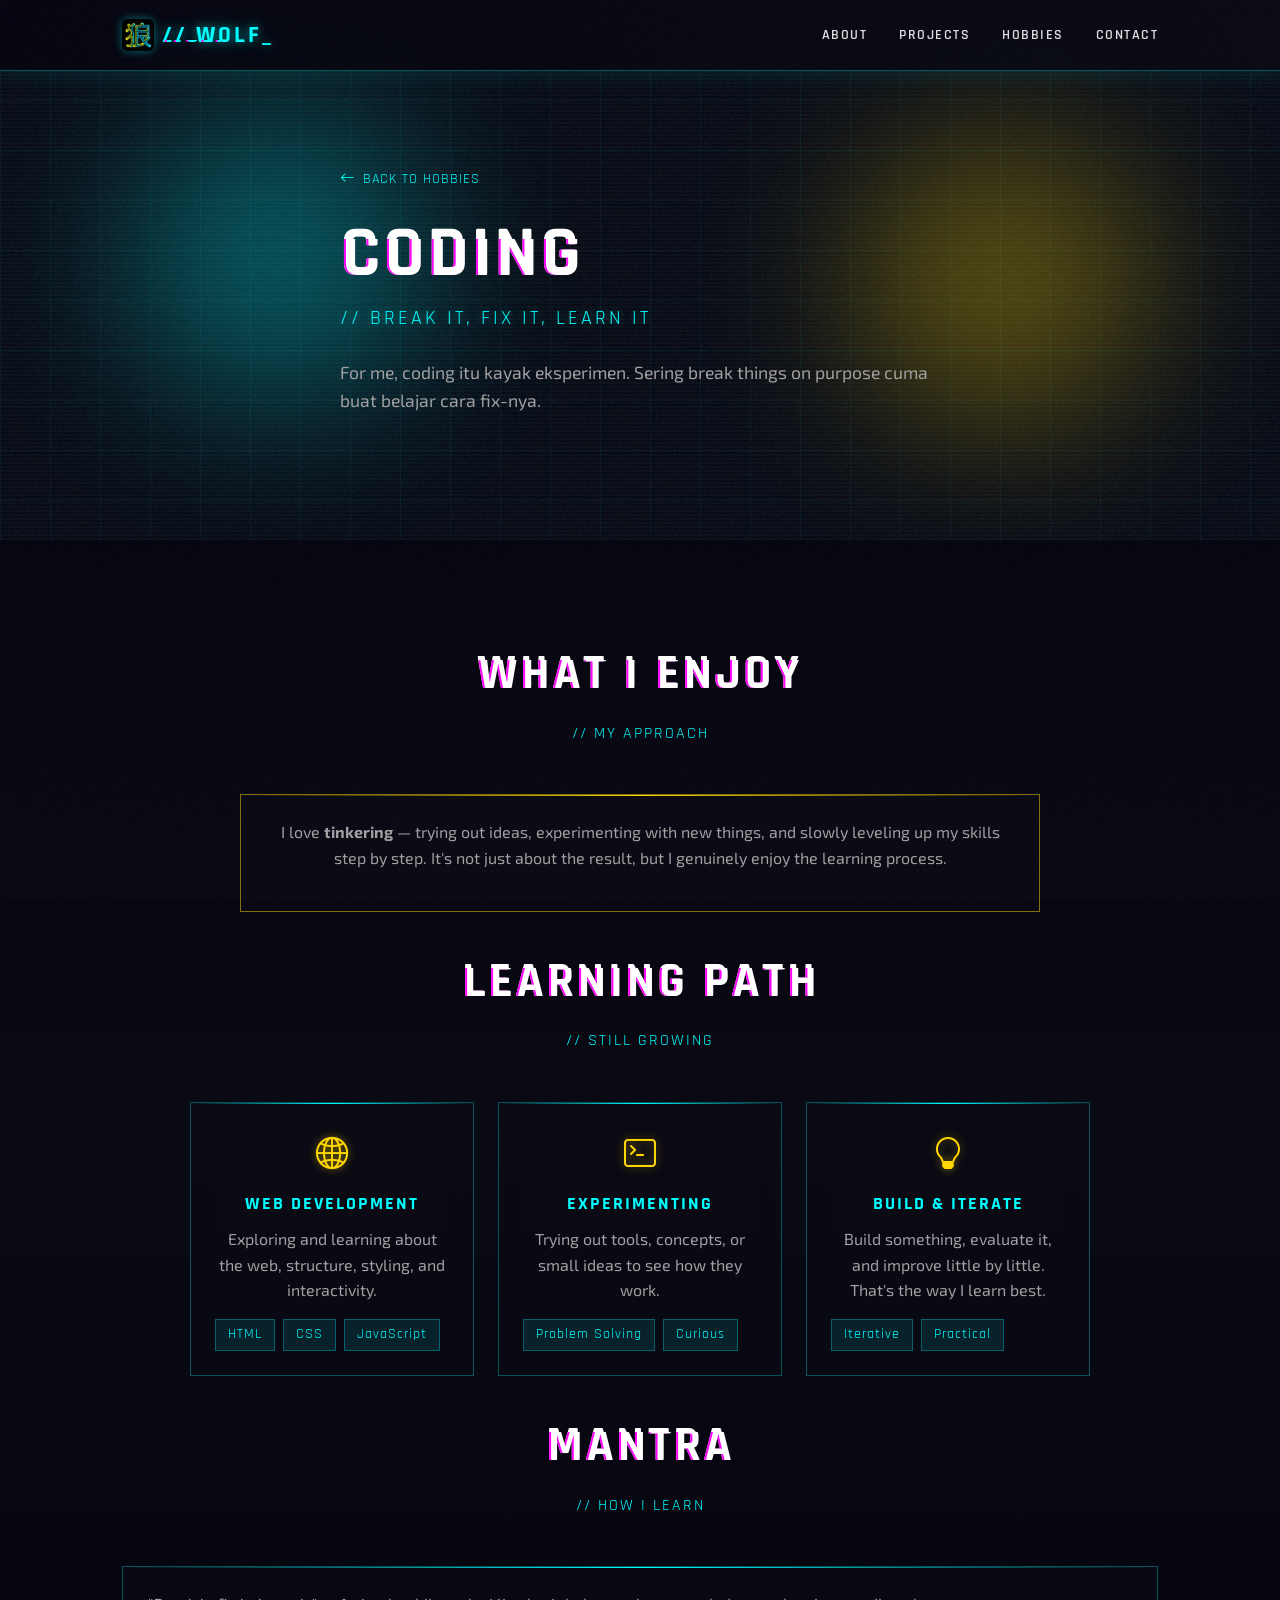
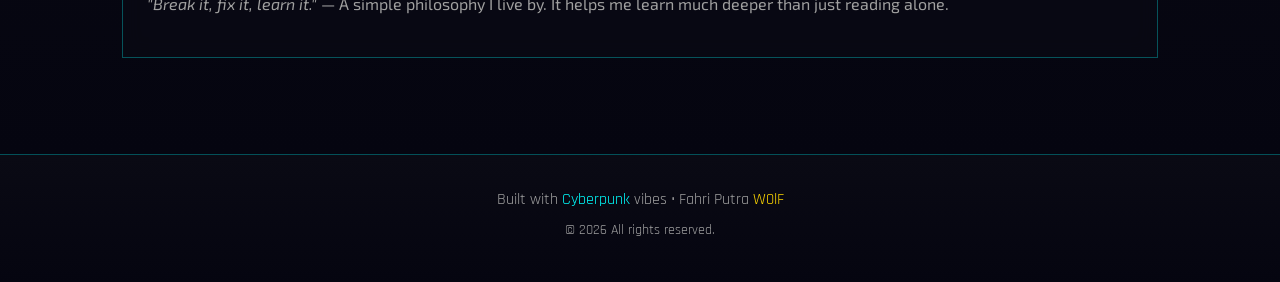
==== coding.html @ 2b429d49 "Initial commit: Dark Cyberpunk Portfolio - Serigala Hitam" ====
<!DOCTYPE html>
<html lang="id">
<head>
  <meta charset="UTF-8" />
  <meta name="viewport" content="width=device-width, initial-scale=1.0" />
  <title>Coding & Tinkering | Serigala Hitam - W0lF</title>
  <link rel="icon" type="image/png" href="assets/logo.png">
  <link rel="apple-touch-icon" href="assets/logo.png">
  <link rel="preconnect" href="https://fonts.googleapis.com">
  <link rel="preconnect" href="https://fonts.gstatic.com" crossorigin>
  <link href="https://fonts.googleapis.com/css2?family=Exo+2:wght@400;500;600;700&family=Rajdhani:wght@400;500;600;700&display=swap" rel="stylesheet">
  <link rel="stylesheet" href="https://cdn.jsdelivr.net/npm/bootstrap-icons@1.11.3/font/bootstrap-icons.min.css">
  <link rel="stylesheet" href="style.css" />
</head>
<body>
  <header class="nav">
    <div class="container nav-inner">
      <a href="index.html#home" class="logo" style="display:flex;align-items:center;gap:0.5rem;">
        <img src="assets/logo.png" alt="Serigala Hitam Logo" style="height:32px;width:auto;border-radius:6px;box-shadow:0 0 10px rgba(0,255,255,0.4);">
        <span class="glitch" data-text="W0LF">// W0LF_</span>
      </a>
      <nav class="nav-links">
        <a href="index.html#about">About</a>
        <a href="index.html#projects">Projects</a>
        <a href="index.html#hobbies">Hobbies</a>
        <a href="index.html#contact">Contact</a>
      </nav>
      <button class="nav-toggle" aria-label="Toggle menu">
        <span></span><span></span><span></span>
      </button>
    </div>
  </header>

  <main>
    <section class="hero hobby-hero">
      <div class="hero-bg">
        <div class="grid"></div>
        <div class="scanlines"></div>
        <div class="noise"></div>
        <div class="glow-orbs">
          <span class="orb cyan"></span>
          <span class="orb yellow"></span>
        </div>
      </div>
      <div class="container hero-content">
        <div class="breadcrumb">
          <a href="index.html#hobbies"><i class="bi bi-arrow-left"></i> Back to Hobbies</a>
        </div>
        <h1 class="hero-title glitch" data-text="CODING">CODING</h1>
        <p class="hero-subtitle">// Break it, fix it, learn it</p>
        <p class="hero-text">
          For me, coding itu kayak eksperimen. Sering break things on purpose cuma buat belajar cara fix-nya.
        </p>
      </div>
    </section>

    <section class="section">
      <div class="container">
        <header class="section-header">
          <h2 class="section-title glitch" data-text="WHAT I ENJOY">WHAT I ENJOY</h2>
          <p class="section-subtitle">// My approach</p>
        </header>
        <div class="hobby-detail-grid">
          <div class="hobby-detail-card panel highlight">
            <p>
              I love <strong>tinkering</strong> — trying out ideas, experimenting with new things, and slowly leveling up my skills step by step.
              It's not just about the result, but I genuinely enjoy the learning process.
            </p>
          </div>
        </div>

        <header class="section-header mt-4">
          <h2 class="section-title glitch" data-text="LEARNING PATH">LEARNING PATH</h2>
          <p class="section-subtitle">// Still growing</p>
        </header>
        <div class="hobbies-grid">
          <div class="hobby-card panel">
            <i class="bi bi-globe2"></i>
            <h3>Web Development</h3>
            <p>Exploring and learning about the web, structure, styling, and interactivity.</p>
            <ul class="badges">
              <li>HTML</li>
              <li>CSS</li>
              <li>JavaScript</li>
            </ul>
          </div>
          <div class="hobby-card panel">
            <i class="bi bi-terminal"></i>
            <h3>Experimenting</h3>
            <p>Trying out tools, concepts, or small ideas to see how they work.</p>
            <ul class="badges">
              <li>Problem Solving</li>
              <li>Curious</li>
            </ul>
          </div>
          <div class="hobby-card panel">
            <i class="bi bi-lightbulb"></i>
            <h3>Build & Iterate</h3>
            <p>Build something, evaluate it, and improve little by little. That's the way I learn best.</p>
            <ul class="badges">
              <li>Iterative</li>
              <li>Practical</li>
            </ul>
          </div>
        </div>

        <header class="section-header mt-4">
          <h2 class="section-title glitch" data-text="MANTRA">MANTRA</h2>
          <p class="section-subtitle">// How I learn</p>
        </header>
        <div class="about-card panel">
          <p>
            <em>"Break it, fix it, learn it."</em> — A simple philosophy I live by. It helps me learn much deeper than just reading alone.
          </p>
        </div>
      </div>
    </section>
  </main>

  <footer class="footer">
    <div class="container footer-inner">
      <p>Built with <span class="cyber">Cyberpunk</span> vibes • Fahri Putra <span class="wolf">W0lF</span></p>
      <p class="small">© <span id="year"></span> All rights reserved.</p>
    </div>
  </footer>

  <script src="script.js"></script>
</body>
</html>
---- style.css ----
/* Dark Cyberpunk Theme - Inspired by Cyberpunk 2077 */
:root {
  --bg-primary: #050510;
  --bg-secondary: #0a0a14;
  --bg-panel: rgba(10, 10, 20, 0.7);
  --border-color: rgba(0, 255, 255, 0.3);
  --border-cyan: #00ffff;
  --border-yellow: #ffd700;
  --neon-cyan: #00ffff;
  --neon-yellow: #ffd700;
  --neon-magenta: #ff00ff;
  --text-primary: #e0e0e0;
  --text-secondary: #a0a0a0;
  --text-bright: #ffffff;
  --accent-glow: 0 0 10px rgba(0, 255, 255, 0.5), 0 0 20px rgba(0, 255, 255, 0.3);
}

* {
  margin: 0;
  padding: 0;
  box-sizing: border-box;
}

html {
  scroll-behavior: smooth;
  scroll-padding-top: 80px;
}

body {
  font-family: 'Exo 2', -apple-system, BlinkMacSystemFont, 'Segoe UI', Roboto, Oxygen, Ubuntu, Cantarell, 'Open Sans', 'Helvetica Neue', sans-serif;
  background: var(--bg-primary);
  color: var(--text-primary);
  line-height: 1.6;
  overflow-x: hidden;
  position: relative;
}

/* Noise overlay */
body::before {
  content: '';
  position: fixed;
  top: 0;
  left: 0;
  width: 100%;
  height: 100%;
  background-image: url("data:image/svg+xml,%3Csvg viewBox='0 0 400 400' xmlns='http://www.w3.org/2000/svg'%3E%3Cfilter id='noiseFilter'%3E%3CfeTurbulence type='fractalNoise' baseFrequency='0.9' numOctaves='4' stitchTiles='stitch'/%3E%3C/filter%3E%3Crect width='100%25' height='100%25' filter='url(%23noiseFilter)'/%3E%3C/svg%3E");
  opacity: 0.03;
  pointer-events: none;
  z-index: 1000;
}

.container {
  max-width: 1100px;
  margin: 0 auto;
  padding: 0 2rem;
}

/* Typography */
h1, h2, h3, h4, h5, h6 {
  font-family: 'Rajdhani', sans-serif;
  font-weight: 700;
  color: var(--text-bright);
  letter-spacing: 2px;
  text-transform: uppercase;
}

p {
  color: var(--text-secondary);
}

a {
  color: var(--neon-cyan);
  text-decoration: none;
  transition: all 0.3s ease;
}

a:hover {
  color: var(--neon-yellow);
  text-shadow: 0 0 8px rgba(255, 215, 0, 0.6);
}

ul {
  list-style: none;
}

/* Glitch effect */
.glitch {
  position: relative;
  display: inline-block;
}

.glitch::before,
.glitch::after {
  content: attr(data-text);
  position: absolute;
  top: 0;
  left: 0;
  width: 100%;
  height: 100%;
  background: transparent;
}

.glitch::before {
  left: 2px;
  text-shadow: -2px 0 var(--neon-magenta);
  clip: rect(24px, 550px, 90px, 0);
  animation: glitch-anim-2 3s infinite linear alternate-reverse;
}

.glitch::after {
  left: -2px;
  text-shadow: -2px 0 var(--neon-cyan);
  clip: rect(85px, 550px, 140px, 0);
  animation: glitch-anim 2.5s infinite linear alternate-reverse;
}

@keyframes glitch-anim {
  0% {
    clip: rect(42px, 9999px, 44px, 0);
  }
  5% {
    clip: rect(12px, 9999px, 59px, 0);
  }
  10% {
    clip: rect(48px, 9999px, 29px, 0);
  }
  15% {
    clip: rect(42px, 9999px, 73px, 0);
  }
  20% {
    clip: rect(63px, 9999px, 27px, 0);
  }
  25% {
    clip: rect(34px, 9999px, 55px, 0);
  }
  30% {
    clip: rect(86px, 9999px, 73px, 0);
  }
  35% {
    clip: rect(20px, 9999px, 20px, 0);
  }
  40% {
    clip: rect(26px, 9999px, 60px, 0);
  }
  45% {
    clip: rect(25px, 9999px, 66px, 0);
  }
  50% {
    clip: rect(57px, 9999px, 98px, 0);
  }
  55% {
    clip: rect(5px, 9999px, 46px, 0);
  }
  60% {
    clip: rect(82px, 9999px, 31px, 0);
  }
  65% {
    clip: rect(54px, 9999px, 27px, 0);
  }
  70% {
    clip: rect(28px, 9999px, 99px, 0);
  }
  75% {
    clip: rect(45px, 9999px, 69px, 0);
  }
  80% {
    clip: rect(23px, 9999px, 85px, 0);
  }
  85% {
    clip: rect(54px, 9999px, 1px, 0);
  }
  90% {
    clip: rect(10px, 9999px, 85px, 0);
  }
  95% {
    clip: rect(37px, 9999px, 21px, 0);
  }
  100% {
    clip: rect(69px, 9999px, 47px, 0);
  }
}

@keyframes glitch-anim-2 {
  0% {
    clip: rect(65px, 9999px, 100px, 0);
  }
  5% {
    clip: rect(52px, 9999px, 74px, 0);
  }
  10% {
    clip: rect(79px, 9999px, 85px, 0);
  }
  15% {
    clip: rect(75px, 9999px, 5px, 0);
  }
  20% {
    clip: rect(67px, 9999px, 61px, 0);
  }
  25% {
    clip: rect(14px, 9999px, 79px, 0);
  }
  30% {
    clip: rect(1px, 9999px, 66px, 0);
  }
  35% {
    clip: rect(86px, 999px, 5px, 0);
  }
  40% {
    clip: rect(40px, 9999px, 21px, 0);
  }
  45% {
    clip: rect(24px, 9999px, 26px, 0);
  }
  50% {
    clip: rect(22px, 9999px, 32px, 0);
  }
  55% {
    clip: rect(6px, 9999px, 67px, 0);
  }
  60% {
    clip: rect(64px, 9999px, 33px, 0);
  }
  65% {
    clip: rect(61px, 9999px, 64px, 0);
  }
  70% {
    clip: rect(75px, 9999px, 11px, 0);
  }
  75% {
    clip: rect(41px, 9999px, 28px, 0);
  }
  80% {
    clip: rect(39px, 9999px, 1px, 0);
  }
  85% {
    clip: rect(70px, 9999px, 15px, 0);
  }
  90% {
    clip: rect(56px, 9999px, 52px, 0);
  }
  95% {
    clip: rect(48px, 9999px, 21px, 0);
  }
  100% {
    clip: rect(78px, 9999px, 35px, 0);
  }
}

/* Navigation */
.nav {
  position: fixed;
  top: 0;
  left: 0;
  width: 100%;
  background: linear-gradient(90deg, rgba(5, 5, 16, 0.95) 0%, rgba(10, 10, 20, 0.95) 100%);
  border-bottom: 1px solid var(--border-color);
  backdrop-filter: blur(10px);
  -webkit-backdrop-filter: blur(10px);
  z-index: 100;
  box-shadow: 0 4px 20px rgba(0, 255, 255, 0.1);
}

.nav-inner {
  display: flex;
  align-items: center;
  justify-content: space-between;
  padding-top: 1rem;
  padding-bottom: 1rem;
  min-height: 70px;
}

.logo {
  font-family: 'Rajdhani', sans-serif;
  font-size: 1.5rem;
  font-weight: 700;
  color: var(--neon-cyan);
  letter-spacing: 3px;
  text-shadow: var(--accent-glow);
}

.nav-links {
  display: flex;
  gap: 2rem;
}

.nav-links a {
  font-family: 'Rajdhani', sans sans-serif;
  font-size: 0.9rem;
  font-weight: 600;
  letter-spacing: 1.5px;
  text-transform: uppercase;
  color: var(--text-primary);
  position: relative;
  padding: 0.25rem 0;
}

.nav-links a::after {
  content: '';
  position: absolute;
  bottom: 0;
  left: 0;
  width: 0;
  height: 2px;
  background: linear-gradient(90deg, var(--neon-cyan), var(--neon-yellow));
  transition: width 0.3s ease;
  box-shadow: 0 0 8px rgba(0, 255, 255, 0.5);
}

.nav-links a:hover {
  color: var(--text-bright);
}

.nav-links a:hover::after {
  width: 100%;
}

.nav-toggle {
  display: none;
  background: transparent;
  border: 1px solid var(--border-color);
  color: var(--neon-cyan);
  padding: 0.5rem;
  cursor: pointer;
}

.nav-toggle span {
  display: block;
  width: 25px;
  height: 2px;
  background: var(--neon-cyan);
  margin: 5px 0;
}

/* Hero Section */
.hero {
  position: relative;
  min-height: 100vh;
  display: flex;
  align-items: center;
  padding-top: 70px;
  overflow: hidden;
}

.hero-bg {
  position: absolute;
  top: 0;
  left: 0;
  width: 100%;
  height: 100%;
  z-index: 0;
}

.grid {
  position: absolute;
  top: 0;
  left: 0;
  width: 100%;
  height: 100%;
  background-image: linear-gradient(rgba(0, 255, 255, 0.05) 1px, transparent 1px),
                    linear-gradient(90deg, rgba(0, 255, 255, 0.05) 1px, transparent 1px);
  background-size: 50px 50px;
  animation: gridMove 20s linear infinite;
}

@keyframes gridMove {
  0% {
    transform: translateY(0);
  }
  100% {
    transform: translateY(50px);
  }
}

.scanlines {
  position: absolute;
  top: 0;
  left: 0;
  width: 100%;
  height: 100%;
  background: repeating-linear-gradient(
    to bottom,
    transparent 0px,
    transparent 2px,
    rgba(0, 255, 255, 0.03) 2px,
    rgba(0, 255, 255, 0.03) 4px
  );
  pointer-events: none;
}

.noise {
  position: absolute;
  top: 0;
  left: 0;
  width: 100%;
  height: 100%;
  background-image: url("data:image/svg+xml,%3Csvg viewBox='0 0 200 200' xmlns='http://www.w3.org/2000/svg'%3E%3Cfilter id='noiseFilter2'%3E%3CfeTurbulence type='fractalNoise' baseFrequency='0.9' numOctaves='4' stitchTiles='stitch'/%3E%3C/filter%3E%3Crect width='100%25' height='100%25' filter='url(%23noiseFilter2)'/%3E%3C/svg%3E");
  opacity: 0.05;
  pointer-events: none;
}

.glow-orbs {
  position: absolute;
  top: 0;
  left: 0;
  width: 100%;
  height: 100%;
  pointer-events: none;
}

.orb {
  position: absolute;
  width: 300px;
  height: 300px;
  border-radius: 50%;
  filter: blur(80px);
  opacity: 0.3;
  animation: float 8s ease-in-out infinite;
}

.orb.cyan {
  background: var(--neon-cyan);
  top: 20%;
  left: 10%;
  animation-delay: 0s;
}

.orb.yellow {
  background: var(--neon-yellow);
  bottom: 20%;
  right: 10%;
  animation-delay: 4s;
}

@keyframes float {
  0%, 100% {
    transform: translateY(0px) scale(1);
  }
  50% {
    transform: translateY(-30px) scale(1.1);
  }
}

.hero-content {
  position: relative;
  z-index: 1;
  max-width: 800px;
}

.hero-title {
  font-size: clamp(2.5rem, 8vw, 4.5rem);
  line-height: 1.1;
  margin-bottom: 0.5rem;
  letter-spacing: 4px;
}

.hero-title .tagline {
  display: block;
  font-size: clamp(1.5rem, 5vw, 3rem);
  color: var(--neon-yellow);
  text-shadow: 0 0 15px rgba(255, 215, 0, 0.6);
  margin-top: 0.5rem;
}

.hero-subtitle {
  font-family: 'Rajdhani', sans-serif;
  font-size: 1.25rem;
  color: var(--neon-cyan);
  letter-spacing: 3px;
  text-transform: uppercase;
  margin-bottom: 1.5rem;
  text-shadow: 0 0 10px rgba(0, 255, 255, 0.4);
}

.hero-text {
  font-size: 1.1rem;
  max-width: 600px;
  margin-bottom: 2rem;
}

.hero-cta {
  display: flex;
  gap: 1rem;
  flex-wrap: wrap;
}

/* Buttons */
.btn {
  display: inline-block;
  position: relative;
  padding: 0.75rem 2rem;
  font-family: 'Rajdhani', sans-serif;
  font-size: 0.9rem;
  font-weight: 600;
  letter-spacing: 2px;
  text-transform: uppercase;
  border: 2px solid;
  background: transparent;
  cursor: pointer;
  transition: all 0.3s ease;
  overflow: hidden;
}

.btn::before {
  content: '';
  position: absolute;
  top: 0;
  left: -100%;
  width: 100%;
  height: 100%;
  background: linear-gradient(90deg, transparent, rgba(255, 255, 255, 0.2), transparent);
  transition: left 0.5s ease;
}

.btn:hover::before {
  left: 100%;
}

.btn-inner {
  position: relative;
  z-index: 1;
}

.btn-primary {
  color: var(--neon-cyan);
  border-color: var(--border-cyan);
  box-shadow: 0 0 10px rgba(0, 255, 255, 0.3);
}

.btn-primary:hover {
  background: rgba(0, 255, 255, 0.1);
  box-shadow: 0 0 20px rgba(0, 255, 255, 0.6), inset 0 0 20px rgba(0, 255, 255, 0.1);
  color: var(--text-bright);
  text-shadow: 0 0 10px rgba(0, 255, 255, 0.6);
}

.btn-ghost {
  color: var(--neon-yellow);
  border-color: var(--border-yellow);
  box-shadow: 0 0 10px rgba(255, 215, 0, 0.3);
}

.btn-ghost:hover {
  background: rgba(255, 215, 0, 0.1);
  box-shadow: 0 0 20px rgba(255, 215, 0, 0.6), inset 0 0 20px rgba(255, 215, 0, 0.1);
  color: var(--text-bright);
  text-shadow: 0 0 10px rgba(255, 215, 0, 0.6);
}

.btn.full {
  width: 100%;
}

/* Scroll down */
.scroll-down {
  position: absolute;
  bottom: 2rem;
  left: 50%;
  transform: translateX(-50%);
  display: flex;
  flex-direction: column;
  align-items: center;
  gap: 0.5rem;
  z-index: 1;
  color: var(--text-secondary);
  font-family: 'Rajdhani', sans-serif;
  font-size: 0.75rem;
  letter-spacing: 2px;
}

.scroll-down .line {
  width: 1px;
  height: 40px;
  background: linear-gradient(to bottom, var(--neon-cyan, transparent));
  animation: scrollLine 2s ease-in-out infinite;
}

@keyframes scrollLine {
  0% {
    transform: scaleY(0);
    transform-origin: top;
  }
  50% {
    transform: scaleY(1);
    transform-origin: top;
  }
  50.1% {
    transform: scaleY(1);
    transform-origin: bottom;
  }
  100% {
    transform: scaleY(0);
    transform-origin: bottom;
  }
}

/* Sections */
.section {
  position: relative;
  padding: 6rem 0;
}

.section:nth-child(even) {
  background: linear-gradient(to bottom, var(--bg-primary) 0%, var(--bg-secondary) 50%, var(--bg-primary) 100%);
}

.section-header {
  text-align: center;
  margin-bottom: 3rem;
}

.section-title {
  font-size: clamp(2rem, 6vw, 3rem);
  margin-bottom: 0.5rem;
  letter-spacing: 4px;
}

.section-subtitle {
  font-family: 'Rajdhani', sans-serif;
  font-size: 1rem;
  color: var(--neon-cyan);
  letter-spacing: 2px;
  text-transform: uppercase;
}

/* Panels */
.panel {
  background: var(--bg-panel);
  border: 1px solid var(--border-color);
  padding: 1.5rem;
  position: relative;
  backdrop-filter: blur(10px);
  -webkit-backdrop-filter: blur(10px);
  transition: all 0.3s ease;
}

.panel::before {
  content: '';
  position: absolute;
  top: 0;
  left: 0;
  width: 100%;
  height: 1px;
  background: linear-gradient(90deg, transparent, var(--neon-cyan), transparent);
}

.panel:hover {
  border-color: rgba(0, 255, 255, 0.6);
  box-shadow: 0 0 20px rgba(0, 255, 255, 0.2);
  transform: translateY(-2px);
}

/* About */
.about-grid {
  display: grid;
  grid-template-columns: repeat(auto-fit, minmax(300px, 1fr));
  gap: 1.5rem;
}

.about-card h3 {
  color: var(--neon-yellow);
  margin-bottom: 1rem;
  font-size: 1.25rem;
}

.about-card p {
  margin-bottom: 1rem;
}

.badges {
  display: flex;
  flex-wrap: wrap;
  gap: 0.5rem;
  margin-top: 1rem;
}

.badges li {
  padding: 0.25rem 0.75rem;
  background: rgba(0, 255, 255, 0.1);
  border: 1px solid rgba(0, 255, 255, 0.3);
  color: var(--neon-cyan);
  font-family: 'Rajdhani', sans-serif;
  font-size: 0.85rem;
  letter-spacing: 1px;
}

.skills {
  display: flex;
  flex-wrap: wrap;
  gap: 0.5rem;
  margin: 1rem 0;
}

.skills span {
  padding: 0.25rem 0.75rem;
  background: rgba(255, 215, 0, 0.1);
  border: 1px solid rgba(255, 215, 0, 0.3);
  color: var(--neon-yellow);
  font-family: 'Rajdhani', sans-serif;
  font-size: 0.85rem;
  letter-spacing: 1px;
}

.small {
  font-size: 0.85rem;
  color: var(--text-secondary);
}

/* Projects */
.projects-grid {
  display: grid;
  grid-template-columns: repeat(auto-fit, minmax(280px, 1fr));
  gap: 1.5rem;
  justify-items: center;
  max-width: 900px;
  margin: 0 auto;
}

.project-card {
  width: 100%;
  max-width: 320px;
}

.project-card h3 {
  color: var(--neon-cyan);
  font-size: 1.1rem;
  margin-bottom: 0.75rem;
}

.project-header {
  display: flex;
  align-items: center;
  justify-content: space-between;
  margin-bottom: 0.75rem;
}

.tag {
  padding: 0.2rem 0.6rem;
  background: rgba(255, 0, 255, 0.1);
  border: 1px solid rgba(255, 0, 255, 0.3);
  color: var(--neon-magenta);
  font-family: 'Rajdhani', sans-serif;
  font-size: 0.75rem;
  letter-spacing: 1px;
}

.project-card p {
  margin-bottom: 1rem;
}

.project-links {
  display: flex;
  gap: 1rem;
}

.link {
  display: flex;
  align-items: center;
  gap: 0.4rem;
  font-family: 'Rajdhani', sans-serif;
  font-size: 0.9rem;
  font-weight: 500;
  letter-spacing: 1px;
}

.mt-4 {
  margin-top: 2rem;
}

.center {
  text-align: center;
}

/* Hobbies */
.hobbies-grid {
  display: grid;
  grid-template-columns: repeat(auto-fit, minmax(250px, 1fr));
  gap: 1.5rem;
  justify-items: center;
  max-width: 900px;
  margin: 0 auto;
}

.hobby-card {
  text-align: center;
  width: 100%;
  max-width: 320px;
}

.hobby-card i {
  font-size: 2rem;
  color: var(--neon-yellow);
  margin-bottom: 0.75rem;
  display: block;
  text-shadow: 0 0 10px rgba(255, 215, 0, 0.5);
}

.hobby-card h3 {
  color: var(--neon-cyan);
  font-size: 1.1rem;
  margin-bottom: 0.5rem;
}

.hobby-link {
  display: block;
  color: var(--text-secondary);
  cursor: pointer;
}

.hobby-link:hover {
  color: var(--text-primary);
}

.hobby-link:hover h3 {
  color: var(--neon-yellow);
}

.read-more {
  display: inline-flex;
  align-items: center;
  gap: 0.4rem;
  margin-top: 0.75rem;
  font-family: 'Rajdhani', sans-serif;
  font-size: 0.85rem;
  color: var(--neon-cyan);
  letter-spacing: 1px;
  text-transform: uppercase;
}

.hobby-link:hover .read-more {
  color: var(--neon-yellow);
  text-shadow: 0 0 8px rgba(255, 215, 0, 0.6);
}

/* Hobby Detail Pages */
.hobby-hero {
  min-height: 60vh;
}

.breadcrumb {
  margin-bottom: 1.5rem;
}

.breadcrumb a {
  display: inline-flex;
  align-items: center;
  gap: 0.5rem;
  font-family: 'Rajdhani', sans-serif;
  font-size: 0.9rem;
  letter-spacing: 1px;
  text-transform: uppercase;
}

.hobby-detail-grid {
  display: grid;
  grid-template-columns: 1fr;
  max-width: 800px;
  margin: 0 auto;
}

.hobby-detail-card {
  text-align: center;
}

.hobby-detail-card h3 {
  color: var(--neon-yellow);
  font-size: 1.5rem;
  margin-bottom: 1rem;
}

.hobby-detail-card p {
  margin-bottom: 1rem;
}

.hobby-icon-large {
  font-size: 3rem;
  color: var(--neon-cyan);
  margin-bottom: 1rem;
  text-shadow: var(--accent-glow);
}

.panel.highlight {
  border-color: rgba(255, 215, 0, 0.5);
}

.panel.highlight::before {
  background: linear-gradient(90deg, transparent, var(--neon-yellow), transparent);
}

/* Contact */
.contact-grid {
  display: grid;
  grid-template-columns: repeat(auto-fit, minmax(300px, 1fr));
  gap: 1.5rem;
}

.contact-card h3 {
  color: var(--neon-yellow);
  font-size: 1.25rem;
  margin-bottom: 0.75rem;
}

.socials {
  display: flex;
  flex-direction: column;
  gap: 0.5rem;
  margin: 1rem 0;
}

.social-link {
  display: flex;
  align-items: center;
  gap: 0.75rem;
  padding: 0.6rem 0.75rem;
  background: rgba(0, 255, 255, 0.05);
  border: 1px solid rgba(0, 255, 255, 0.2);
  transition: all 0.3s ease;
  font-family: 'Rajdhani', sans-serif;
  font-weight: 500;
}

.social-link i {
  font-size: 1.25rem;
  color: var(--neon-cyan);
}

.social-link:hover {
  background: rgba(0, 255, 255, 0.15);
  border-color: var(--border-cyan);
  box-shadow: 0 0 10px rgba(0, 255, 255, 0.3);
  transform: translateX(5px);
}

.social-link.disabled {
  opacity: 0.5;
  cursor: not-allowed;
  pointer-events: none;
}

.social-link.disabled:hover {
  background: rgba(0, 255, 255, 0.05);
  border-color: rgba(0, 255, 255, 0.2);
  box-shadow: none;
  transform: none;
}

/* Form */
.contact-form {
  margin-top: 1rem;
}

.form-group {
  margin-bottom: 1rem;
}

.form-group label {
  display: block;
  margin-bottom: 0.4rem;
  font-family: 'Rajdhani', sans-serif;
  font-weight: 600;
  color: var(--neon-cyan);
  letter-spacing: 1px;
  text-transform: uppercase;
  font-size: 0.85rem;
}

.form-group input,
.form-group textarea {
  width: 100%;
  padding: 0.6rem 0.75rem;
  background: rgba(10, 10, 20, 0.7);
  border: 1px solid var(--border-color);
  color: var(--text-primary);
  font-family: 'Exo 2', sans-serif;
  font-size: 0.9rem;
  transition: all 0.3s ease;
  resize: vertical;
}

.form-group input:focus,
.form-group textarea:focus {
  outline: none;
  border-color: var(--border-cyan);
  box-shadow: 0 0 10px rgba(0, 255, 255, 0.3);
  background: rgba(10, 10, 20, 0.9);
}

.form-group input::placeholder,
.form-group textarea::placeholder {
  color: var(--text-secondary);
  opacity: 0.6;
}

.form-note {
  margin-top: 0.75rem;
  text-align: center;
}

/* Footer */
.footer {
  background: linear-gradient(to top, var(--bg-primary) 0%, var(--bg-secondary) 100%);
  border-top: 1px solid var(--border-color);
  padding: 2rem 0;
  text-align: center;
}

.footer-inner p {
  margin-bottom: 0.5rem;
  font-family: 'Rajdhani', sans-serif;
}

.cyber {
  color: var(--neon-cyan);
}

.wolf {
  color: var(--neon-yellow);
}

/* Back to top */
.back-to-top {
  position: fixed;
  bottom: 2rem;
  right: 2rem;
  width: 45px;
  height: 45px;
  background: rgba(10, 10, 20, 0.8);
  border: 1px solid var(--border-color);
  color: var(--neon-cyan);
  cursor: pointer;
  display: none;
  align-items: center;
  justify-content: center;
  transition: all 0.3s ease;
  z-index: 90;
  backdrop-filter: blur(10px);
}

.back-to-top:hover {
  border-color: var(--border-cyan);
  box-shadow: 0 0 15px rgba(0, 255, 255, 0.4);
  background: rgba(0, 255, 255, 0.1);
}

.back-to-top.visible {
  display: flex;
}

/* Responsive */
@media (max-width: 768px) {
  .nav-links {
    position: absolute;
    top: 70px;
    left: 0;
    width: 100%;
    flex-direction: column;
    background: rgba(5, 5, 16, 0.98);
    border-bottom: 1px solid var(--border-color);
    padding: 1rem 0;
    gap: 0;
    display: none;
  }

  .nav-links.active {
    display: flex;
  }

  .nav-links a {
    padding: 0.75rem 2rem;
    display: block;
  }

  .nav-toggle {
    display: block;
  }

  .hero-cta {
    flex-direction: column;
    width: 100%;
  }

  .hero-cta .btn {
    width: 100%;
    text-align: center;
  }

  .section {
    padding: 4rem 0;
  }

  .about-grid,
  .contact-grid {
    grid-template-columns: 1fr;
  }

  .projects-grid,
  .hobbies-grid {
    grid-template-columns: 1fr;
    justify-items: center;
  }

  .back-to-top {
    bottom: 1rem;
    right: 1rem;
  }

  .container {
    padding: 0 1rem;
  }
}
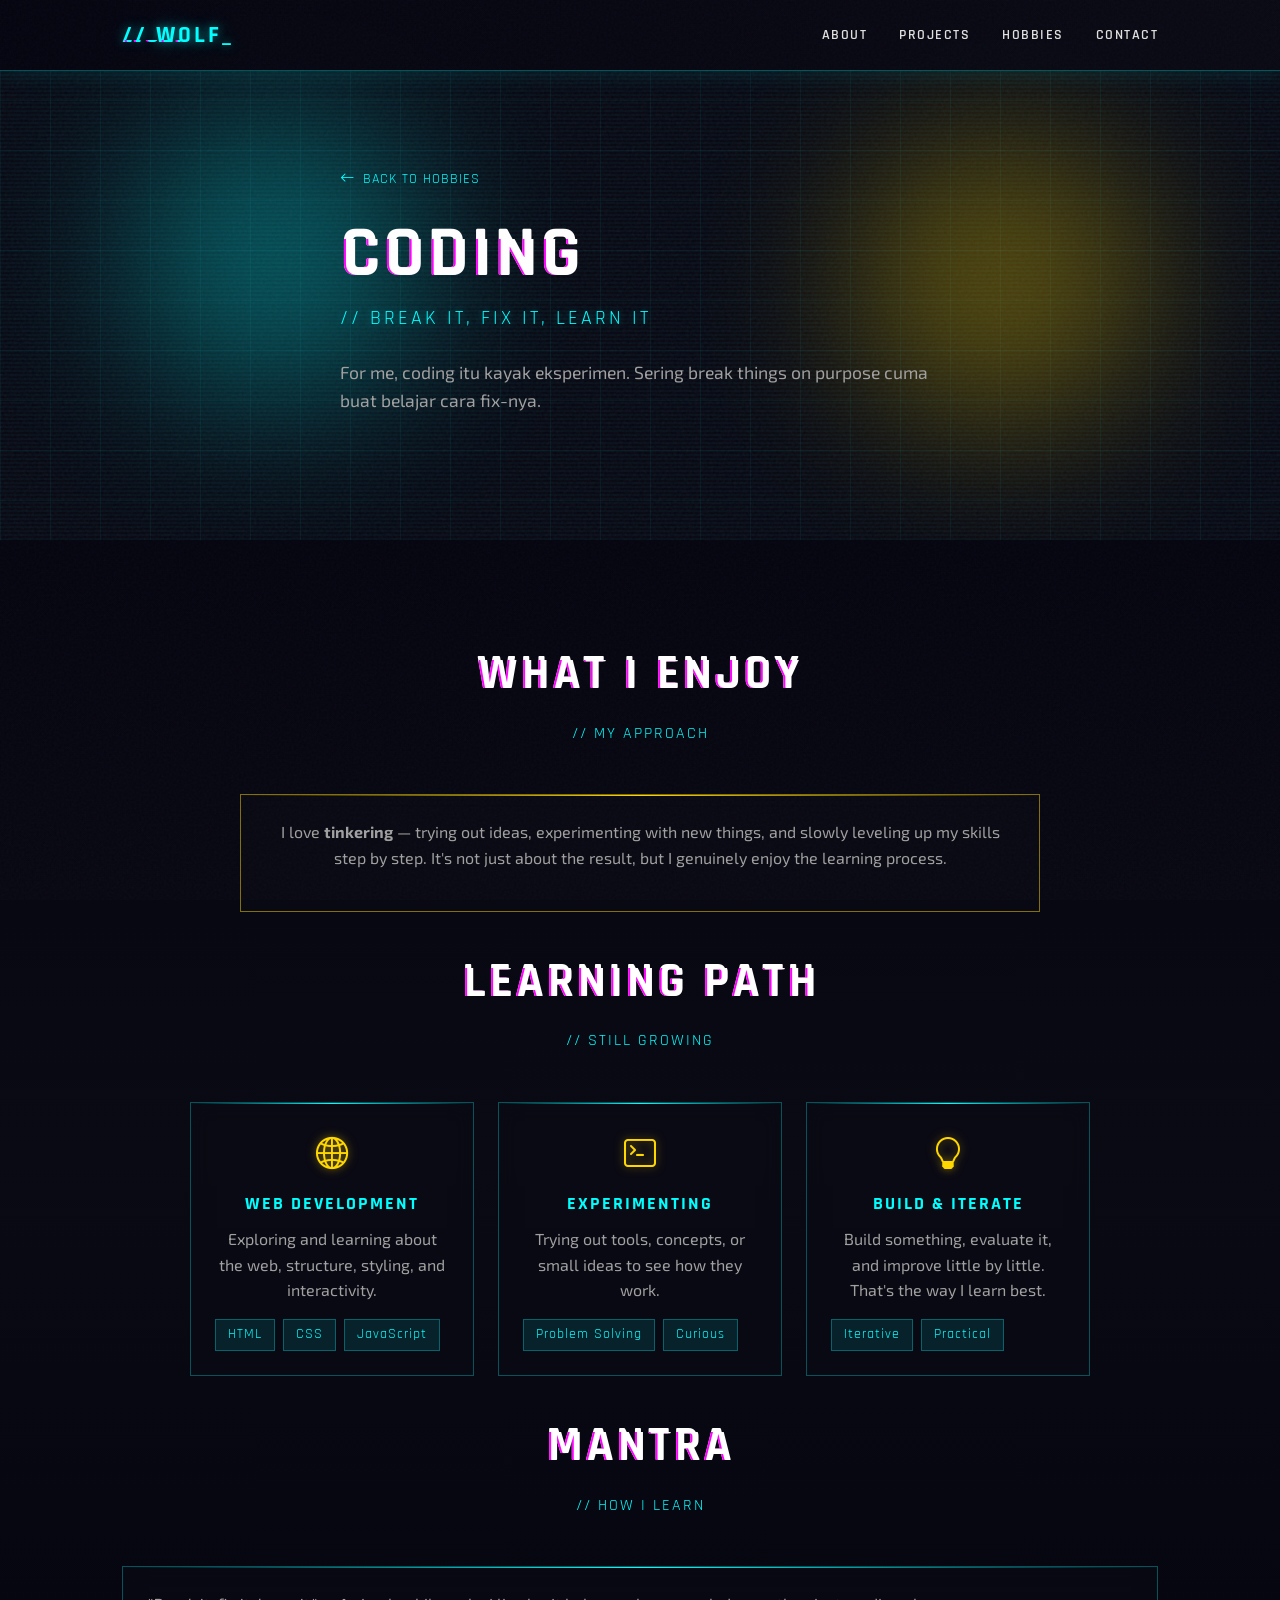
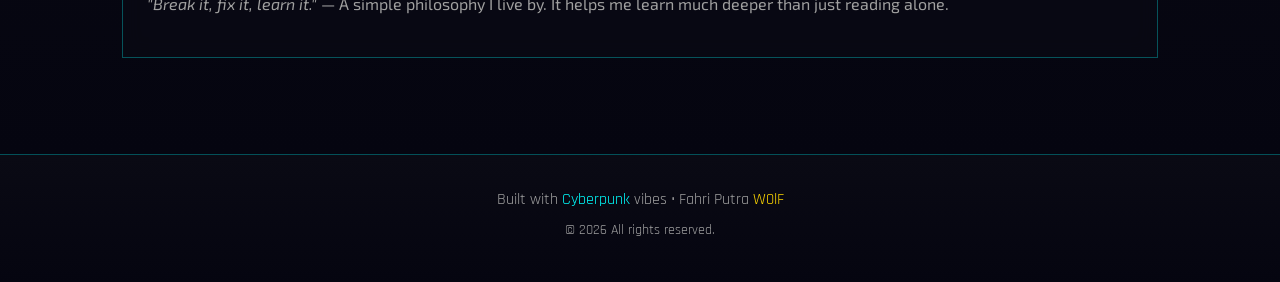
==== commit 6d828568: "Remove logo from header, keep as favicon/title only" ====
--- a/coding.html
+++ b/coding.html
@@ -15,10 +15,7 @@
 <body>
   <header class="nav">
     <div class="container nav-inner">
-      <a href="index.html#home" class="logo" style="display:flex;align-items:center;gap:0.5rem;">
-        <img src="assets/logo.png" alt="Serigala Hitam Logo" style="height:32px;width:auto;border-radius:6px;box-shadow:0 0 10px rgba(0,255,255,0.4);">
-        <span class="glitch" data-text="W0LF">// W0LF_</span>
-      </a>
+      <a href="index.html#home" class="logo glitch" data-text="W0LF">// W0LF_</a>
       <nav class="nav-links">
         <a href="index.html#about">About</a>
         <a href="index.html#projects">Projects</a>
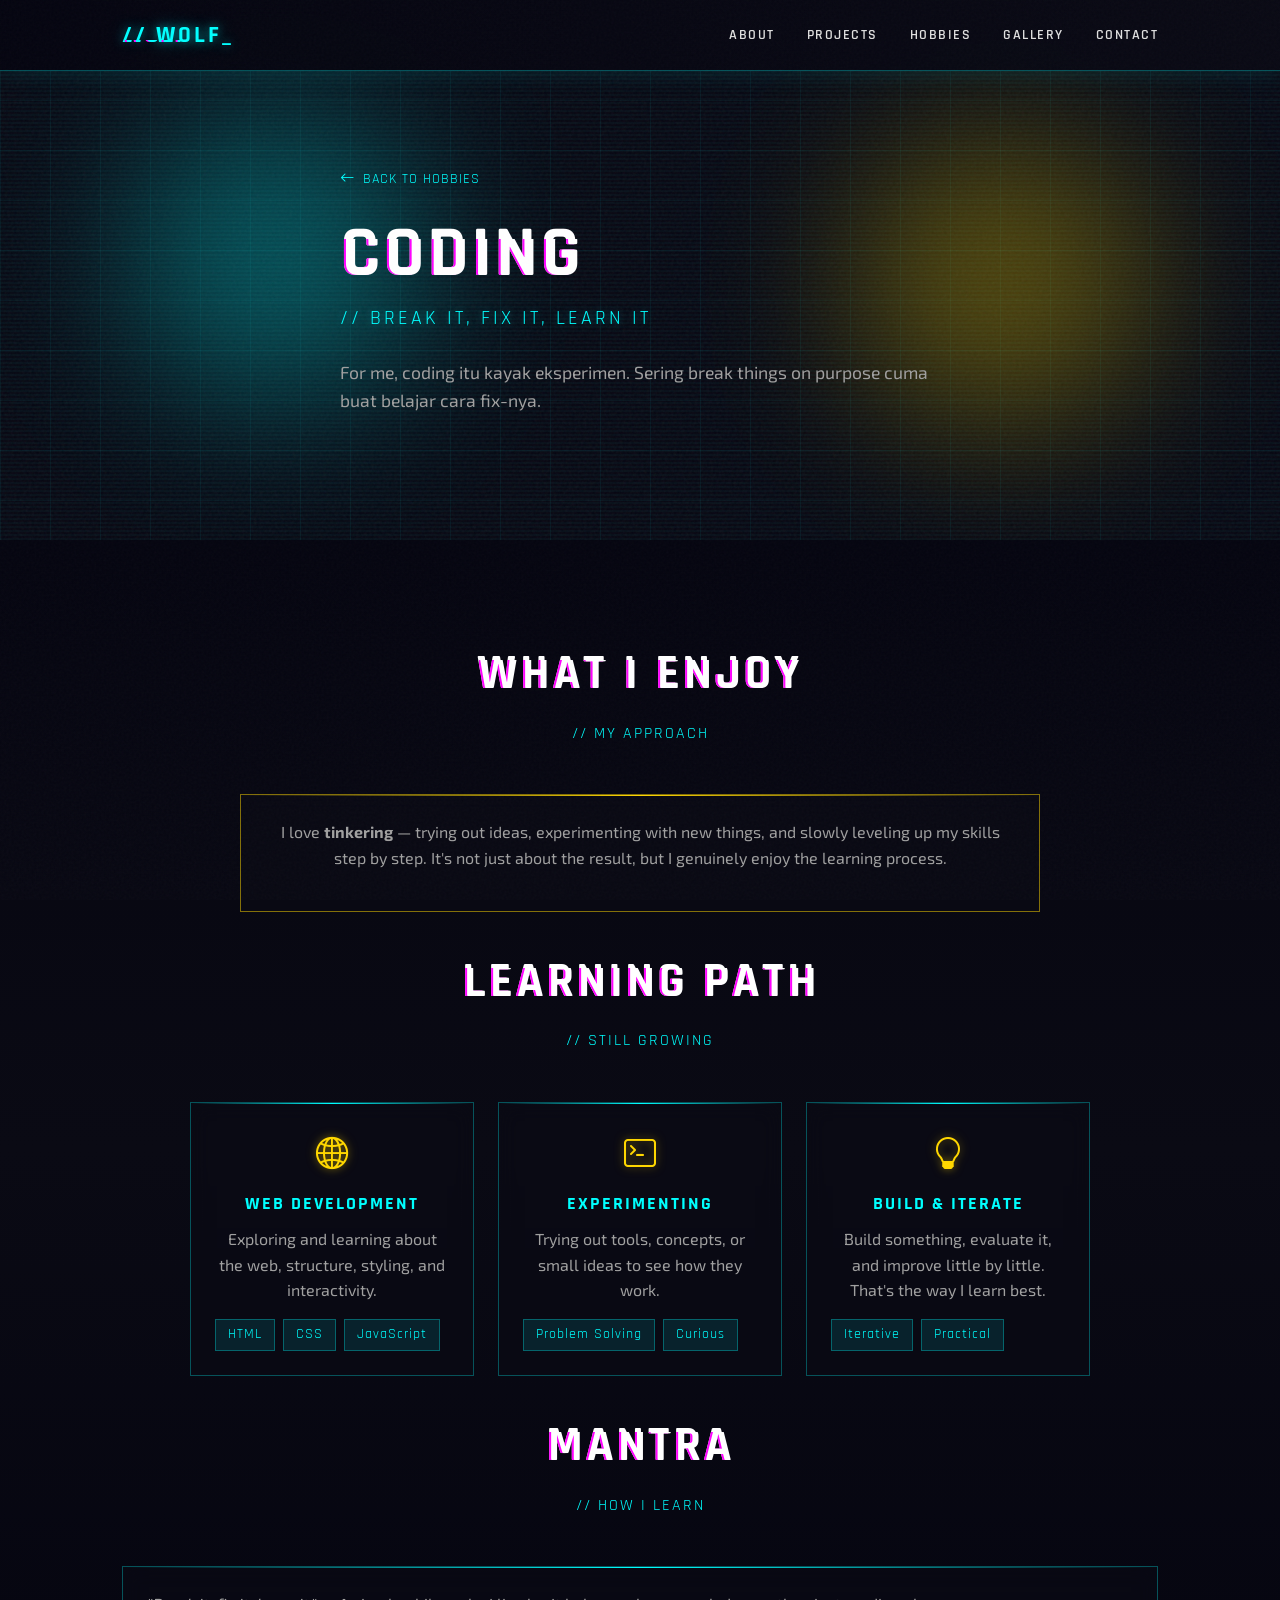
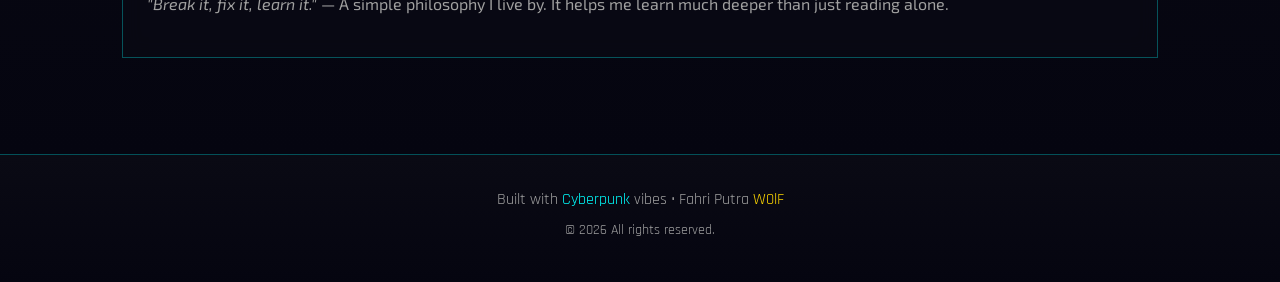
==== commit 66bc707c: "Add gallery page with Instagram link and gallery folder" ====
--- a/coding.html
+++ b/coding.html
@@ -20,6 +20,7 @@
         <a href="index.html#about">About</a>
         <a href="index.html#projects">Projects</a>
         <a href="index.html#hobbies">Hobbies</a>
+        <a href="gallery.html">Gallery</a>
         <a href="index.html#contact">Contact</a>
       </nav>
       <button class="nav-toggle" aria-label="Toggle menu">
--- a/style.css
+++ b/style.css
@@ -995,6 +995,89 @@
   text-align: center;
 }
 
+/* Gallery */
+.gallery-grid {
+  display: grid;
+  grid-template-columns: repeat(auto-fill, minmax(240px, 1fr));
+  gap: 1.5rem;
+  justify-items: center;
+  max-width: 1000px;
+  margin: 0 auto;
+}
+
+.gallery-item {
+  width: 100%;
+  max-width: 300px;
+  padding: 0;
+  border: 0;
+  cursor: pointer;
+  overflow: hidden;
+  background: var(--bg-panel);
+}
+
+.gallery-item img {
+  display: block;
+  width: 100%;
+  aspect-ratio: 1 / 1;
+  object-fit: cover;
+  transition: transform 0.4s ease, filter 0.4s ease;
+}
+
+.gallery-item:hover img {
+  transform: scale(1.06);
+  filter: brightness(1.1);
+}
+
+.gallery-empty code {
+  color: var(--neon-cyan);
+  background: rgba(0, 255, 255, 0.1);
+  padding: 0.15rem 0.4rem;
+}
+
+.gallery-lightbox {
+  position: fixed;
+  inset: 0;
+  z-index: 1000;
+  display: none;
+  align-items: center;
+  justify-content: center;
+  padding: 2rem;
+  background: rgba(0, 0, 0, 0.9);
+  backdrop-filter: blur(8px);
+}
+
+.gallery-lightbox.is-open {
+  display: flex;
+}
+
+.gallery-lightbox img {
+  max-width: min(90vw, 900px);
+  max-height: 85vh;
+  border: 1px solid var(--border-cyan);
+  box-shadow: 0 0 40px rgba(0, 255, 255, 0.3);
+}
+
+.lightbox-close {
+  position: absolute;
+  top: 1.5rem;
+  right: 1.5rem;
+  width: 44px;
+  height: 44px;
+  background: rgba(10, 10, 20, 0.8);
+  border: 1px solid var(--border-cyan);
+  color: var(--neon-cyan);
+  cursor: pointer;
+  font-size: 1.2rem;
+}
+
+.lightbox-close:hover {
+  background: rgba(0, 255, 255, 0.15);
+}
+
+.gallery-grid .panel:hover {
+  transform: translateY(-2px);
+}
+
 /* Footer */
 .footer {
   background: linear-gradient(to top, var(--bg-primary) 0%, var(--bg-secondary) 100%);
